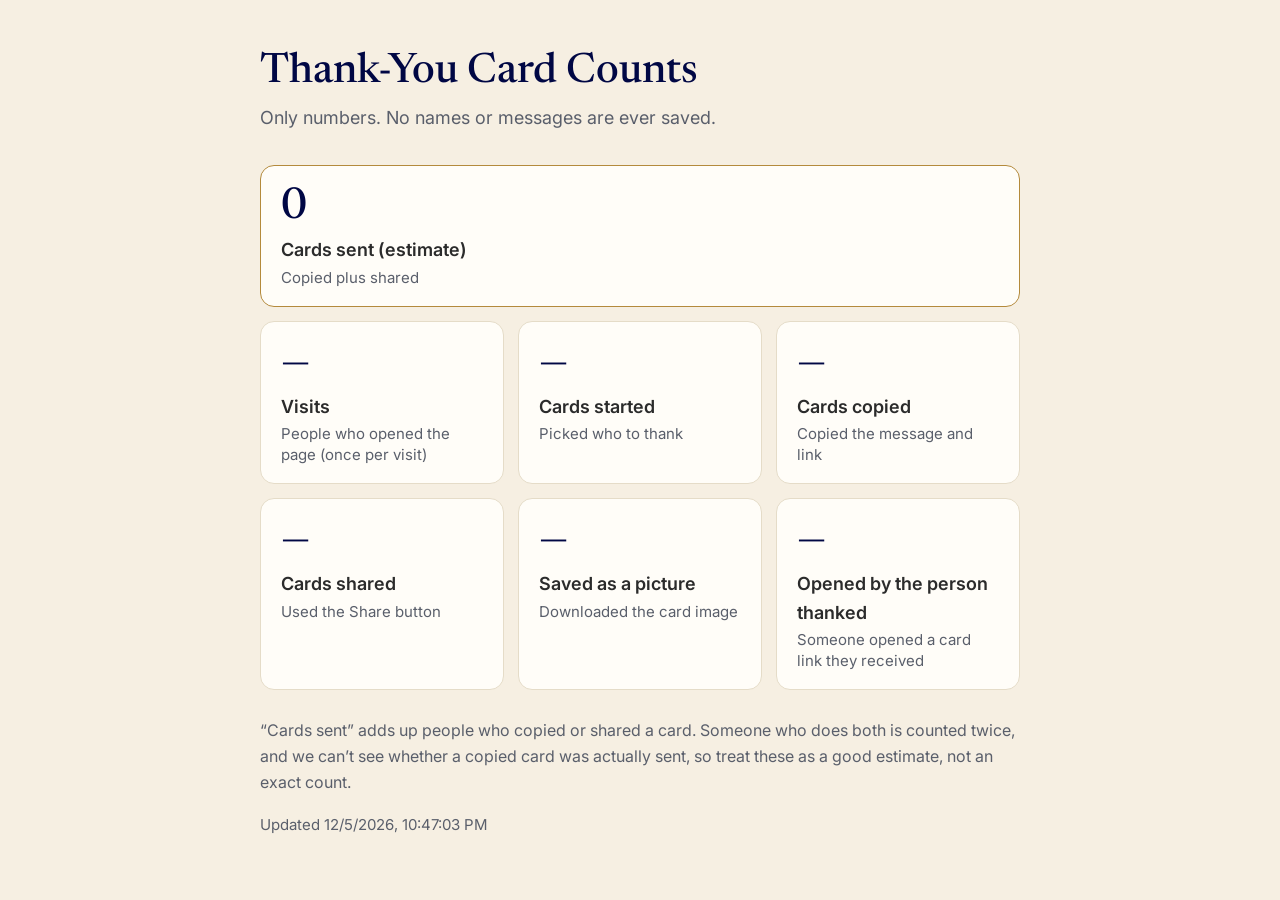
==== stats.html @ c38ac4f1 "Count-only stats (visits, cards started/copied/shared/saved/opened) and stats page; privacy wording " ====
<!doctype html>
<html lang="en">
<head>
<meta charset="utf-8">
<meta name="viewport" content="width=device-width, initial-scale=1">
<meta name="robots" content="noindex, nofollow">
<title>Thank-You Card Counts</title>
<link rel="preconnect" href="https://fonts.googleapis.com">
<link rel="preconnect" href="https://fonts.gstatic.com" crossorigin>
<link href="https://fonts.googleapis.com/css2?family=Newsreader:ital,opsz,wght@0,6..72,500;1,6..72,400&family=Inter:wght@400;500;600&display=swap" rel="stylesheet">
<style>
  :root { --cream:#F6EFE2; --ink:#2B2B2B; --muted:#5A5F6B; --navy:#000744; --gold:#B48A3C; --card:#FFFDF8; --line:#E5DCC8; }
  @media (prefers-color-scheme: dark) { :root:not([data-theme="light"]) { --cream:#0E1430; --ink:#F4EEDD; --muted:#B9B7AE; --card:#161E44; --line:#2A3466; --navy:#F4EEDD; } }
  * { box-sizing: border-box; }
  body { margin:0; background:var(--cream); color:var(--ink); font:400 18px/1.6 Inter, system-ui, sans-serif; padding:48px 16px; }
  main { max-width:760px; margin:0 auto; }
  h1 { font:500 clamp(30px,5vw,42px)/1.15 Newsreader, Georgia, serif; color:var(--navy); margin:0 0 8px; }
  .sub { color:var(--muted); margin:0 0 32px; }
  .grid { display:grid; grid-template-columns:repeat(auto-fit,minmax(210px,1fr)); gap:14px; }
  .tile { background:var(--card); border:1px solid var(--line); border-radius:14px; padding:18px 20px; }
  .tile b { display:block; font:500 44px/1.1 Newsreader, Georgia, serif; color:var(--navy); }
  .tile span { display:block; font-weight:600; margin-top:4px; }
  .tile small { color:var(--muted); display:block; margin-top:2px; font-size:15px; line-height:1.4; }
  .big { grid-column:1/-1; border-color:var(--gold); }
  .note { margin-top:28px; color:var(--muted); font-size:16px; }
  .when { margin-top:18px; color:var(--muted); font-size:15px; }
</style>
</head>
<body>
<main>
  <h1>Thank-You Card Counts</h1>
  <p class="sub">Only numbers. No names or messages are ever saved.</p>
  <div class="grid" id="grid"></div>
  <p class="note">“Cards sent” adds up people who copied or shared a card. Someone who does both is counted twice, and we can’t see whether a copied card was actually sent, so treat these as a good estimate, not an exact count.</p>
  <p class="when" id="when"></p>
</main>
<script>
(function () {
  var NS = 'sen-ywpoms-7f3a', BASE = 'https://abacus.jasoncameron.dev/get/';
  var ROWS = [
    ['visits', 'Visits', 'People who opened the page (once per visit)'],
    ['started', 'Cards started', 'Picked who to thank'],
    ['copied', 'Cards copied', 'Copied the message and link'],
    ['shared', 'Cards shared', 'Used the Share button'],
    ['saved', 'Saved as a picture', 'Downloaded the card image'],
    ['opened', 'Opened by the person thanked', 'Someone opened a card link they received']
  ];
  var grid = document.getElementById('grid');
  function get(k) { return fetch(BASE + NS + '/' + k).then(function (r) { return r.ok ? r.json() : { value: 0 }; }).then(function (j) { return Number(j.value) || 0; }).catch(function () { return null; }); }
  Promise.all(ROWS.map(function (r) { return get(r[0]); })).then(function (v) {
    var out = {}; ROWS.forEach(function (r, i) { out[r[0]] = v[i]; });
    var sent = (out.copied || 0) + (out.shared || 0);
    var html = '<div class="tile big"><b>' + sent + '</b><span>Cards sent (estimate)</span><small>Copied plus shared</small></div>';
    ROWS.forEach(function (r, i) { html += '<div class="tile"><b>' + (v[i] === null ? '—' : v[i]) + '</b><span>' + r[1] + '</span><small>' + r[2] + '</small></div>'; });
    grid.innerHTML = html;
    document.getElementById('when').textContent = 'Updated ' + new Date().toLocaleString();
  });
})();
</script>
</body>
</html>
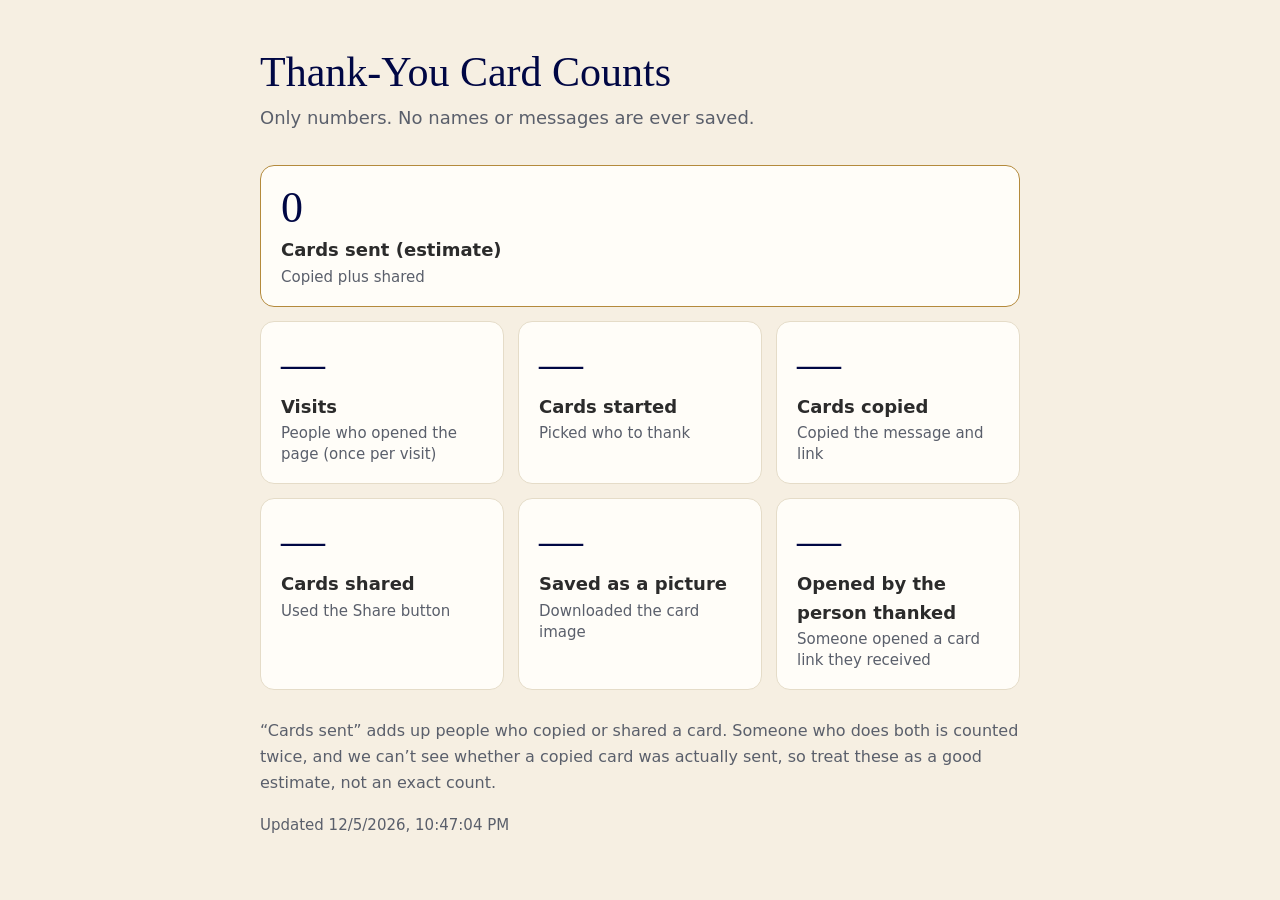
==== commit bd96b7bf: "Security hardening: content security policy, referrer policy, link-parameter checks, limits on card " ====
--- a/stats.html
+++ b/stats.html
@@ -4,6 +4,8 @@
 <meta charset="utf-8">
 <meta name="viewport" content="width=device-width, initial-scale=1">
 <meta name="robots" content="noindex, nofollow">
+<meta http-equiv="Content-Security-Policy" content="default-src 'self'; script-src 'self'; style-src 'self' 'unsafe-inline' https://fonts.googleapis.com; font-src https://fonts.gstatic.com; connect-src https://abacus.jasoncameron.dev; img-src 'self' data:; object-src 'none'; base-uri 'none'; form-action 'none'">
+<meta name="referrer" content="no-referrer">
 <title>Thank-You Card Counts</title>
 <link rel="preconnect" href="https://fonts.googleapis.com">
 <link rel="preconnect" href="https://fonts.gstatic.com" crossorigin>
@@ -34,28 +36,6 @@
   <p class="note">“Cards sent” adds up people who copied or shared a card. Someone who does both is counted twice, and we can’t see whether a copied card was actually sent, so treat these as a good estimate, not an exact count.</p>
   <p class="when" id="when"></p>
 </main>
-<script>
-(function () {
-  var NS = 'sen-ywpoms-7f3a', BASE = 'https://abacus.jasoncameron.dev/get/';
-  var ROWS = [
-    ['visits', 'Visits', 'People who opened the page (once per visit)'],
-    ['started', 'Cards started', 'Picked who to thank'],
-    ['copied', 'Cards copied', 'Copied the message and link'],
-    ['shared', 'Cards shared', 'Used the Share button'],
-    ['saved', 'Saved as a picture', 'Downloaded the card image'],
-    ['opened', 'Opened by the person thanked', 'Someone opened a card link they received']
-  ];
-  var grid = document.getElementById('grid');
-  function get(k) { return fetch(BASE + NS + '/' + k).then(function (r) { return r.ok ? r.json() : { value: 0 }; }).then(function (j) { return Number(j.value) || 0; }).catch(function () { return null; }); }
-  Promise.all(ROWS.map(function (r) { return get(r[0]); })).then(function (v) {
-    var out = {}; ROWS.forEach(function (r, i) { out[r[0]] = v[i]; });
-    var sent = (out.copied || 0) + (out.shared || 0);
-    var html = '<div class="tile big"><b>' + sent + '</b><span>Cards sent (estimate)</span><small>Copied plus shared</small></div>';
-    ROWS.forEach(function (r, i) { html += '<div class="tile"><b>' + (v[i] === null ? '—' : v[i]) + '</b><span>' + r[1] + '</span><small>' + r[2] + '</small></div>'; });
-    grid.innerHTML = html;
-    document.getElementById('when').textContent = 'Updated ' + new Date().toLocaleString();
-  });
-})();
-</script>
+<script src="stats.js"></script>
 </body>
 </html>
